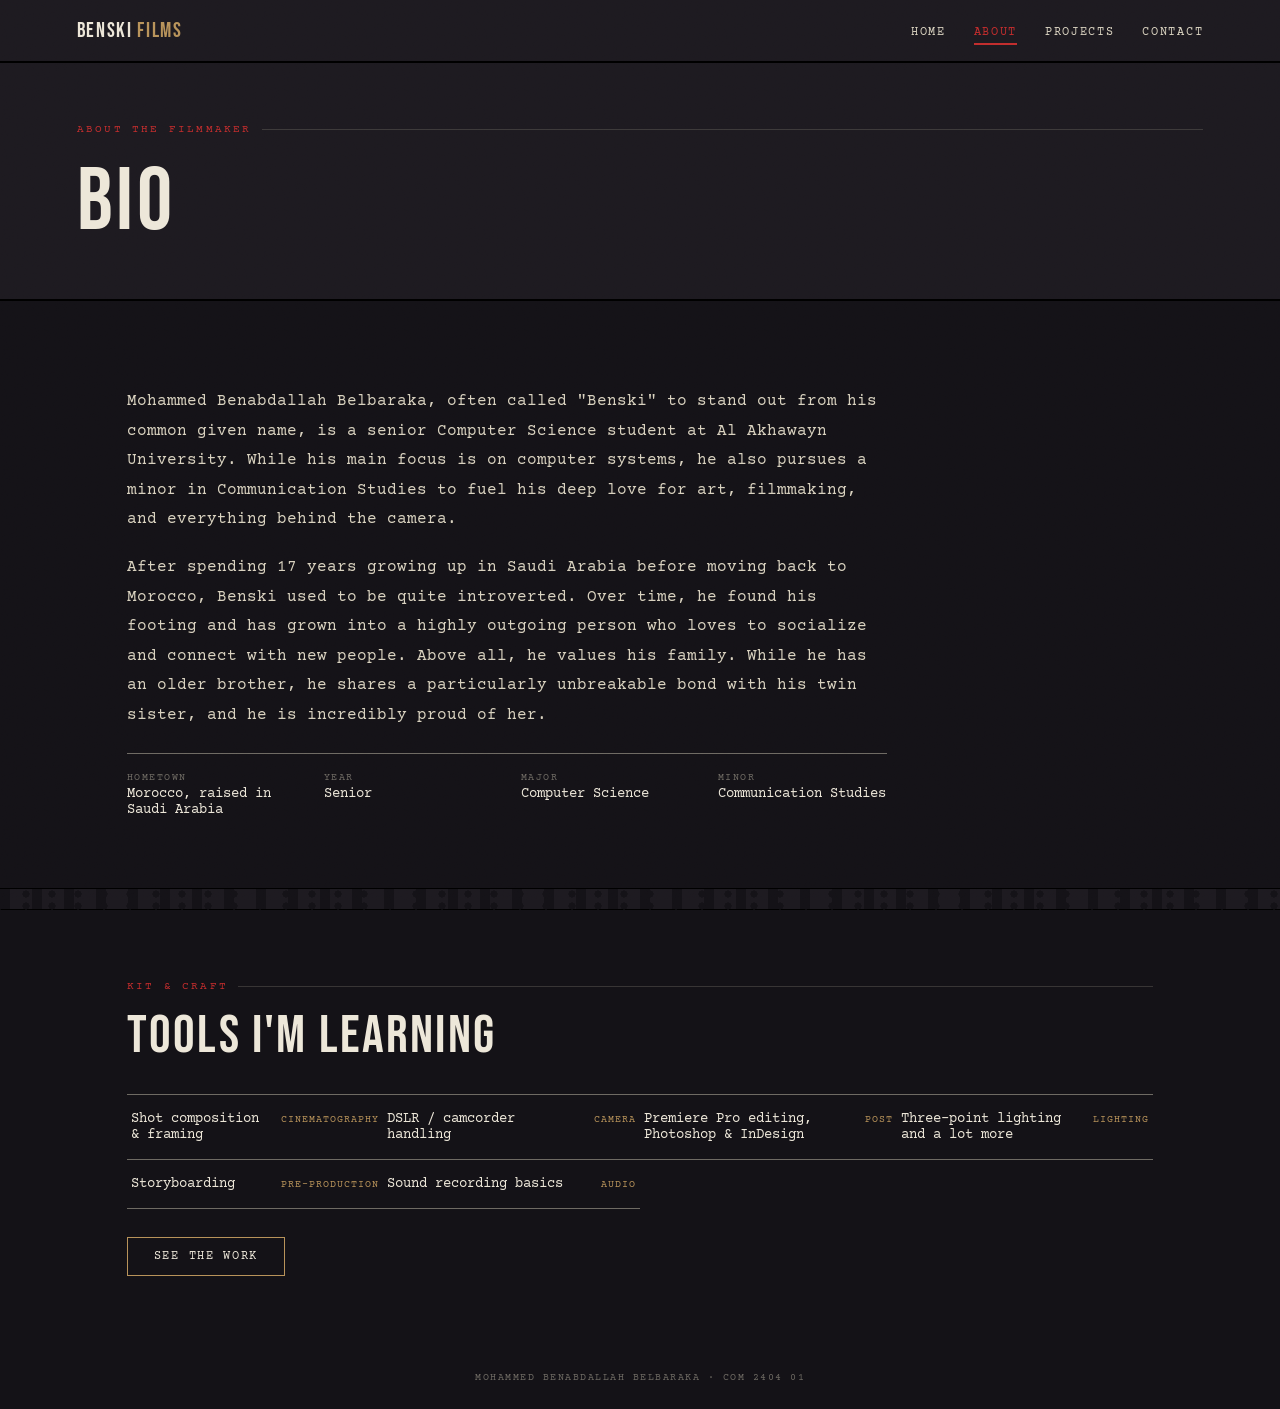
==== about.html @ 02aa00eb "Add files via upload" ====
<!DOCTYPE html>
<html lang="en">
<head>
<meta charset="UTF-8">
<meta name="viewport" content="width=device-width, initial-scale=1.0">
<title>About — Mohammed Belbaraka</title>
<link rel="preconnect" href="https://fonts.googleapis.com">
<link href="https://fonts.googleapis.com/css2?family=Bebas+Neue&family=Courier+Prime:wght@400;700&display=swap" rel="stylesheet">
<link rel="stylesheet" href="style.css">
</head>
<body>

  <nav class="nav">
    <a href="index.html" class="nav-logo">BENSKI <span>FILMS</span></a>
    <ul class="nav-links">
      <li><a href="index.html">Home</a></li>
      <li><a href="about.html" class="active">About</a></li>
      <li><a href="projects.html">Projects</a></li>
      <li><a href="contact.html">Contact</a></li>
    </ul>
  </nav>

  <div class="page-header">
    <div class="eyebrow">About the Filmmaker</div>
    <h1>Bio</h1>
  </div>

  <section>
    <p class="statement">Mohammed Benabdallah Belbaraka, often called "Benski" to stand out from his common given name, is a senior Computer Science student at Al Akhawayn University. While his main focus is on computer systems, he also pursues a minor in Communication Studies to fuel his deep love for art, filmmaking, and everything behind the camera.</p>
    <p class="statement" style="margin-top:18px;">After spending 17 years growing up in Saudi Arabia before moving back to Morocco, Benski used to be quite introverted. Over time, he found his footing and has grown into a highly outgoing person who loves to socialize and connect with new people. Above all, he values his family. While he has an older brother, he shares a particularly unbreakable bond with his twin sister, and he is incredibly proud of her.</p>

    <div class="slate-fields" style="border-top:1px solid var(--slate); margin-top:22px; padding-top:18px; max-width:760px;">
      <div class="field">
        <label>Hometown</label>
        <div class="val">Morocco, raised in Saudi Arabia</div>
      </div>
      <div class="field">
        <label>Year</label>
        <div class="val">Senior</div>
      </div>
      <div class="field">
        <label>Major</label>
        <div class="val">Computer Science</div>
      </div>
      <div class="field">
        <label>Minor</label>
        <div class="val">Communication Studies</div>
      </div>
    </div>
  </section>

  <div class="sprockets"></div>

  <section>
    <div class="eyebrow">Kit &amp; Craft</div>
    <h2 class="section-title">Tools I'm Learning</h2>
    <div class="gear-list">
      <div class="gear-item"><span class="g-name">Shot composition &amp; framing</span><span class="g-tag">Cinematography</span></div>
      <div class="gear-item"><span class="g-name">DSLR / camcorder handling</span><span class="g-tag">Camera</span></div>
      <div class="gear-item"><span class="g-name">Premiere Pro editing, Photoshop &amp; InDesign</span><span class="g-tag">Post</span></div>
      <div class="gear-item"><span class="g-name">Three-point lighting and a lot more</span><span class="g-tag">Lighting</span></div>
      <div class="gear-item"><span class="g-name">Storyboarding</span><span class="g-tag">Pre-production</span></div>
      <div class="gear-item"><span class="g-name">Sound recording basics</span><span class="g-tag">Audio</span></div>
    </div>
    <a href="projects.html" class="btn">See the Work</a>
  </section>

  <footer>Mohammed Benabdallah Belbaraka · COM 2404 01</footer>

</body>
</html>
---- style.css ----
:root{
  --ink:#141217;
  --ink-soft:#1d1a20;
  --paper:#EDE7D9;
  --paper-dim:#d9d2bf;
  --safelight:#C22D2D;
  --brass:#B8935A;
  --slate:#6E6A63;
}

*{box-sizing:border-box;}
html,body{margin:0;padding:0;}
body{
  background:var(--ink);
  color:var(--paper);
  font-family:'Courier Prime', monospace;
  position:relative;
  overflow-x:hidden;
}

/* film grain */
body::before{
  content:"";
  position:fixed; inset:0;
  pointer-events:none;
  z-index:9999;
  opacity:0.05;
  background-image:url("data:image/svg+xml,%3Csvg xmlns='http://www.w3.org/2000/svg' width='120' height='120'%3E%3Cfilter id='n'%3E%3CfeTurbulence type='fractalNoise' baseFrequency='0.9' numOctaves='2' stitchTiles='stitch'/%3E%3C/filter%3E%3Crect width='100%25' height='100%25' filter='url(%23n)'/%3E%3C/svg%3E");
  mix-blend-mode:overlay;
}

h1,h2,h3{
  font-family:'Bebas Neue', sans-serif;
  letter-spacing:0.04em;
  margin:0;
  font-weight:400;
}

/* ---------- NAV ---------- */
.nav{
  background:var(--ink-soft);
  border-bottom:2px solid #000;
  padding:18px 6vw;
  display:flex;
  justify-content:space-between;
  align-items:center;
  flex-wrap:wrap;
  gap:14px;
  position:sticky;
  top:0;
  z-index:50;
}
.nav-logo{
  font-family:'Bebas Neue', sans-serif;
  letter-spacing:0.08em;
  font-size:1.3rem;
  color:var(--paper);
  text-decoration:none;
}
.nav-logo span{ color:var(--brass); }
.nav-links{
  display:flex;
  gap:28px;
  list-style:none;
  margin:0;
  padding:0;
  flex-wrap:wrap;
}
.nav-links a{
  font-family:'Courier Prime', monospace;
  font-size:12px;
  letter-spacing:0.14em;
  text-transform:uppercase;
  color:var(--paper-dim);
  text-decoration:none;
  padding-bottom:4px;
  border-bottom:2px solid transparent;
  transition:color .2s, border-color .2s;
}
.nav-links a:hover{ color:var(--paper); }
.nav-links a.active{
  color:var(--safelight);
  border-bottom-color:var(--safelight);
}

/* sprocket strip divider */
.sprockets{
  height:22px;
  background:
    repeating-linear-gradient(90deg,
      var(--ink) 0 10px,
      var(--ink-soft) 10px 32px);
  position:relative;
  border-top:1px solid #000;
  border-bottom:1px solid #000;
}
.sprockets::before,.sprockets::after{
  content:"";
  position:absolute; top:50%; left:0; right:0;
  height:10px; transform:translateY(-50%);
  background-image:radial-gradient(circle, var(--ink) 3.5px, transparent 3.6px);
  background-size:26px 10px;
  background-position:13px center;
}
.sprockets::before{ top:5px; }
.sprockets::after{ top:17px; }

/* ---------- HERO / CLAPPERBOARD ---------- */
.hero{
  position:relative;
  min-height:88vh;
  display:flex;
  flex-direction:column;
  justify-content:flex-end;
  background:var(--ink);
}
.hero-bg{
  position:absolute; inset:0;
  background:var(--ink);
  overflow:hidden;
}
.hero-bg-photo{
  position:absolute; inset:0;
  background-image:radial-gradient(ellipse at 50% 30%, #2a2630, #141217);
  background-size:cover;
  background-position:center 50%;
  background-repeat:no-repeat;
}
.hero-bg-overlay{
  position:absolute; inset:0;
  background:linear-gradient(180deg, rgba(20,18,23,0.35), rgba(20,18,23,0.92));
  pointer-events:none;
}
.hero-bg-hint{
  position:absolute; top:20px; right:20px;
  z-index:2;
  background:rgba(20,18,23,0.7);
  border:1px solid var(--brass);
  color:var(--paper);
  font-family:'Courier Prime', monospace;
  font-size:11px;
  letter-spacing:0.08em;
  padding:8px 12px;
  border-radius:2px;
  display:flex; align-items:center; gap:6px;
  cursor:pointer;
  text-transform:uppercase;
}
.hero-bg-hint:hover{border-color:var(--safelight);}

.clap-top{
  background:repeating-linear-gradient(135deg,
    var(--paper) 0 28px, var(--ink) 28px 56px);
  height:44px;
  position:relative; z-index:2;
  border-top:2px solid #000; border-bottom:2px solid #000;
}

.slate{
  position:relative; z-index:2;
  background:var(--ink-soft);
  border-bottom:2px solid #000;
  padding:28px 6vw 40px;
}

.slate-title{
  font-size:clamp(2.6rem, 9vw, 6.5rem);
  line-height:0.92;
  color:var(--paper);
}
.slate-sub{
  margin-top:10px;
  color:var(--brass);
  font-family:'Courier Prime', monospace;
  font-size:clamp(0.9rem, 2vw, 1.05rem);
  letter-spacing:0.12em;
  text-transform:uppercase;
}

.slate-fields{
  margin-top:26px;
  display:grid;
  grid-template-columns:repeat(auto-fit, minmax(150px,1fr));
  gap:14px 28px;
  max-width:760px;
  border-top:1px solid var(--slate);
  padding-top:18px;
}
.field label{
  display:block;
  font-size:10px;
  letter-spacing:0.15em;
  color:var(--slate);
  text-transform:uppercase;
  margin-bottom:3px;
}
.field .val{
  font-size:14px;
  color:var(--paper);
}

/* profile lens, floats over hero */
.lens-wrap{
  position:absolute;
  right:6vw; bottom:190px;
  z-index:3;
  display:flex; flex-direction:column; align-items:center; gap:8px;
}
.lens{
  width:150px; height:150px;
  border-radius:50%;
  border:5px solid var(--brass);
  box-shadow:0 0 0 3px var(--ink), 0 0 0 5px var(--paper-dim), 0 12px 30px rgba(0,0,0,.6);
  background:var(--ink-soft) center/cover no-repeat;
  display:flex; align-items:center; justify-content:center;
  position:relative;
  overflow:hidden;
}
.lens-label{
  font-size:10px; letter-spacing:.15em; text-transform:uppercase; color:var(--slate);
}

@media (max-width:720px){
  .lens-wrap{ position:relative; right:auto; bottom:auto; margin:24px 6vw 0; flex-direction:row; }
}

input[type=file]{display:none;}

/* ---------- SECTIONS ---------- */
section{
  padding:70px 6vw;
  max-width:1180px;
  margin:0 auto;
}
.eyebrow{
  font-size:11px;
  letter-spacing:.2em;
  text-transform:uppercase;
  color:var(--safelight);
  margin-bottom:10px;
  display:flex; align-items:center; gap:10px;
}
.eyebrow::after{
  content:"";
  flex:1; height:1px; background:var(--slate); opacity:.4;
}
.section-title{
  font-size:clamp(2rem,5vw,3.4rem);
  margin-bottom:24px;
}

.statement{
  font-size:16px;
  line-height:1.85;
  max-width:760px;
  color:var(--paper-dim);
  white-space:pre-wrap;
}

/* ---------- CONTACT SHEET / PROJECTS ---------- */
.sheet{
  display:grid;
  grid-template-columns:repeat(auto-fill, minmax(260px, 1fr));
  gap:26px;
  margin-top:30px;
}
.frame{
  background:var(--ink-soft);
  border:1px solid #000;
  position:relative;
  padding-bottom:4px;
  transition:transform .25s ease;
}
.frame:hover{ transform:translateY(-4px); }
.frame-sprockets-top, .frame-sprockets-bottom{
  height:14px;
  background-image:radial-gradient(circle, var(--ink) 2.6px, transparent 2.7px);
  background-size:18px 14px;
  background-position:9px center;
  background-color:var(--ink-soft);
}
.frame-img{
  aspect-ratio:4/3;
  background:#0f0d11 center/cover no-repeat;
  display:flex; align-items:center; justify-content:center;
  color:var(--slate);
  text-align:center;
  font-size:11px;
  letter-spacing:.1em;
  text-transform:uppercase;
  padding:16px;
  border-top:1px solid #000; border-bottom:1px solid #000;
}
.frame-body{ padding:16px 16px 6px; }
.frame-num{
  font-family:'Bebas Neue', sans-serif;
  color:var(--brass);
  font-size:13px;
  letter-spacing:.1em;
}
.frame-title{
  font-family:'Bebas Neue', sans-serif;
  font-size:1.5rem;
  margin-top:2px;
  color:var(--paper);
}
.frame-role{
  font-size:11px;
  color:var(--safelight);
  text-transform:uppercase;
  letter-spacing:.1em;
  margin-top:4px;
}
.frame-desc{
  font-size:12.5px;
  color:var(--paper-dim);
  line-height:1.6;
  margin-top:10px;
}

/* ---------- GEAR / SKILLS ---------- */
.gear-list{
  margin-top:26px;
  display:grid;
  grid-template-columns:repeat(auto-fit, minmax(220px,1fr));
  gap:0;
  border-top:1px solid var(--slate);
}
.gear-item{
  padding:16px 4px;
  border-bottom:1px solid var(--slate);
  display:flex; justify-content:space-between; align-items:baseline;
  gap:12px;
}
.gear-item .g-name{ font-size:14px; color:var(--paper); }
.gear-item .g-tag{
  font-size:10px; color:var(--brass); letter-spacing:.1em; text-transform:uppercase; white-space:nowrap;
}

/* ---------- CONTACT / END SLATE ---------- */
.end-slate{
  background:var(--ink-soft);
  border-top:2px solid #000;
  padding:90px 6vw 60px;
  text-align:center;
}
.end-slate h2{
  font-size:clamp(2.4rem,8vw,5rem);
  color:var(--paper);
}
.end-slate .sub{
  color:var(--slate);
  font-size:12px;
  letter-spacing:.15em;
  text-transform:uppercase;
  margin-top:10px;
}
.contact-row{
  margin-top:34px;
  display:flex; flex-wrap:wrap; gap:28px; justify-content:center;
}
.contact-row .c-item{ text-align:left; }
.contact-row label{
  display:block; font-size:10px; color:var(--slate); letter-spacing:.15em; text-transform:uppercase; margin-bottom:3px;
}
.contact-row .val{ font-size:14px; color:var(--paper); }
.contact-row .val a{ color:var(--paper); text-decoration:none; border-bottom:1px solid var(--brass); }
.contact-row .val a:hover{ color:var(--brass); }

/* ---------- SIMPLE PAGE HEADER (About / Projects / Contact) ---------- */
.page-header{
  background:var(--ink-soft);
  border-bottom:2px solid #000;
  padding:60px 6vw 44px;
}
.page-header .eyebrow{ margin-bottom:14px; }
.page-header h1{
  font-size:clamp(2.6rem, 8vw, 5.5rem);
  color:var(--paper);
}

/* CTA button */
.btn{
  display:inline-block;
  margin-top:28px;
  padding:12px 26px;
  border:1px solid var(--brass);
  color:var(--paper);
  text-decoration:none;
  font-family:'Courier Prime', monospace;
  font-size:12px;
  letter-spacing:.14em;
  text-transform:uppercase;
  transition:border-color .2s, color .2s, background .2s;
}
.btn:hover{ border-color:var(--safelight); color:var(--safelight); }

footer{
  text-align:center;
  padding:26px;
  font-size:10px;
  letter-spacing:.15em;
  color:var(--slate);
  text-transform:uppercase;
}

svg{display:block;}
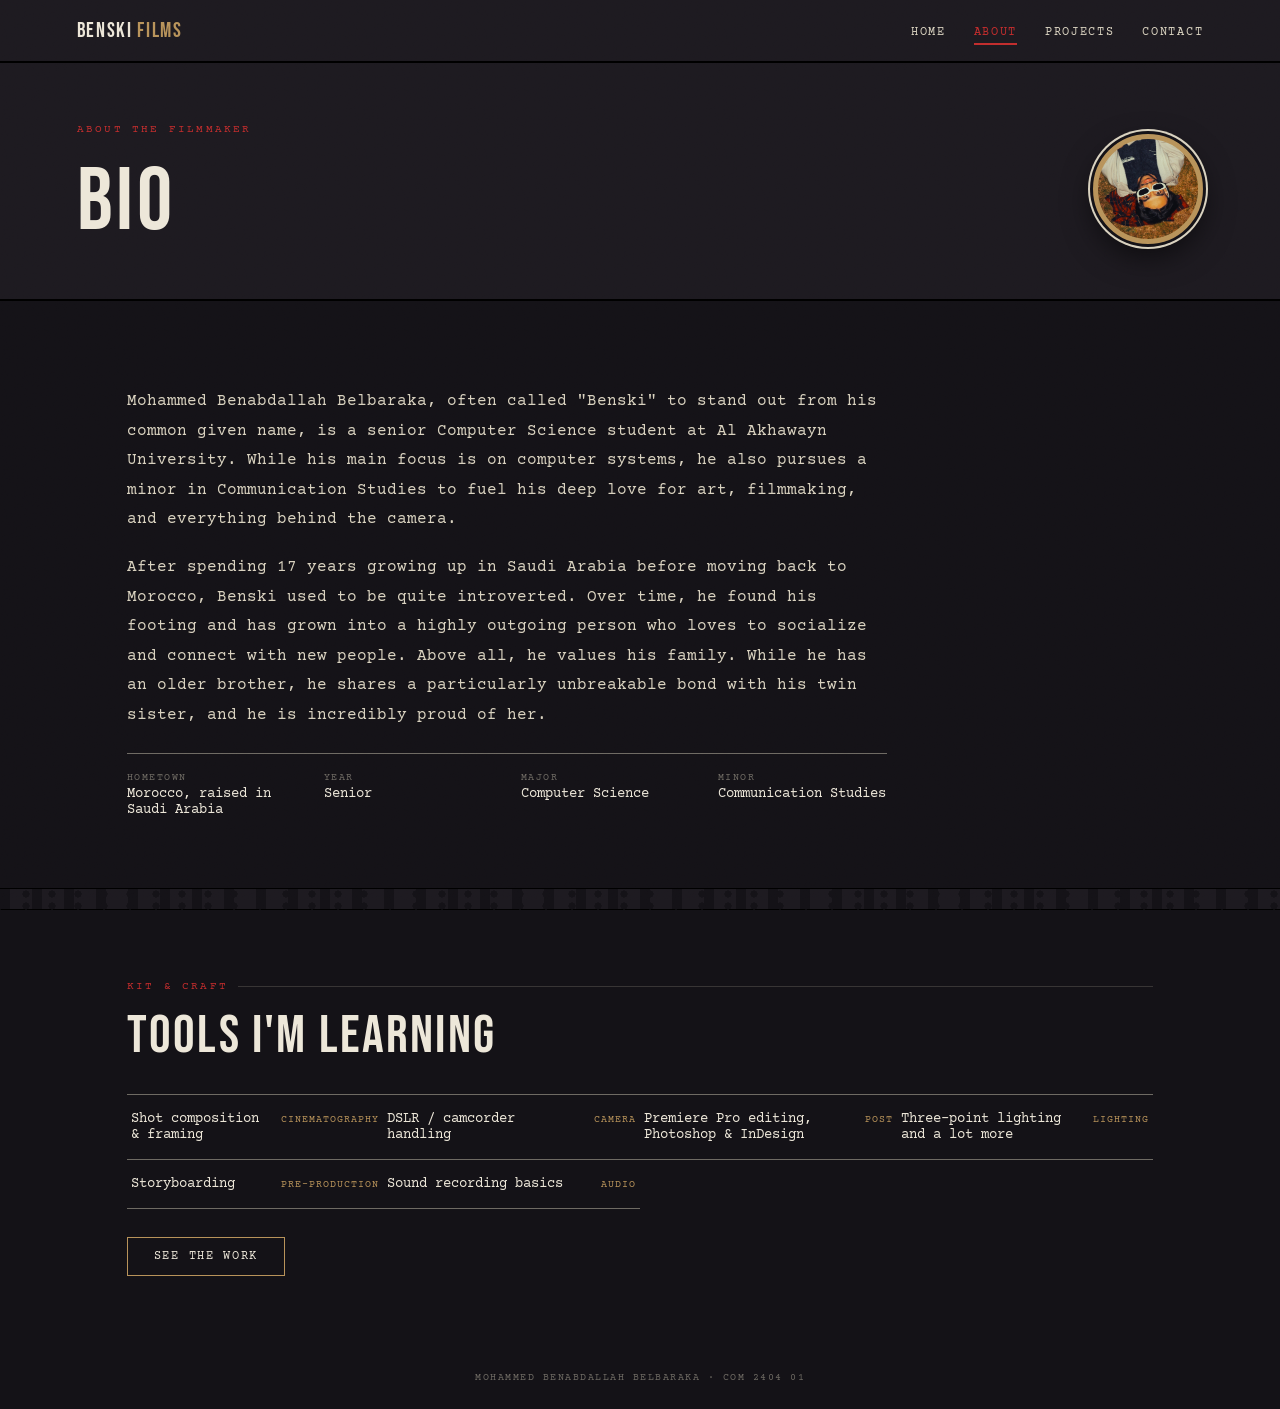
==== commit fcf2bb6d: "Refactor about.html layout and script handling" ====
--- a/about.html
+++ b/about.html
@@ -20,9 +20,12 @@
     </ul>
   </nav>
 
-  <div class="page-header">
-    <div class="eyebrow">About the Filmmaker</div>
-    <h1>Bio</h1>
+  <div class="page-header" style="display:flex; align-items:center; justify-content:space-between; flex-wrap:wrap; gap:24px;">
+    <div>
+      <div class="eyebrow">About the Filmmaker</div>
+      <h1>Bio</h1>
+    </div>
+    <div class="lens" id="lensImg" style="width:110px; height:110px; flex-shrink:0;"></div>
   </div>
 
   <section>
@@ -67,5 +70,13 @@
 
   <footer>Mohammed Benabdallah Belbaraka · COM 2404 01</footer>
 
+  <script>
+  (function(){
+    const lensImg = document.getElementById('lensImg');
+    lensImg.style.backgroundImage = `url(profile.jpg)`;
+    lensImg.style.cursor = 'default';
+  })();
+  </script>
+
 </body>
 </html>
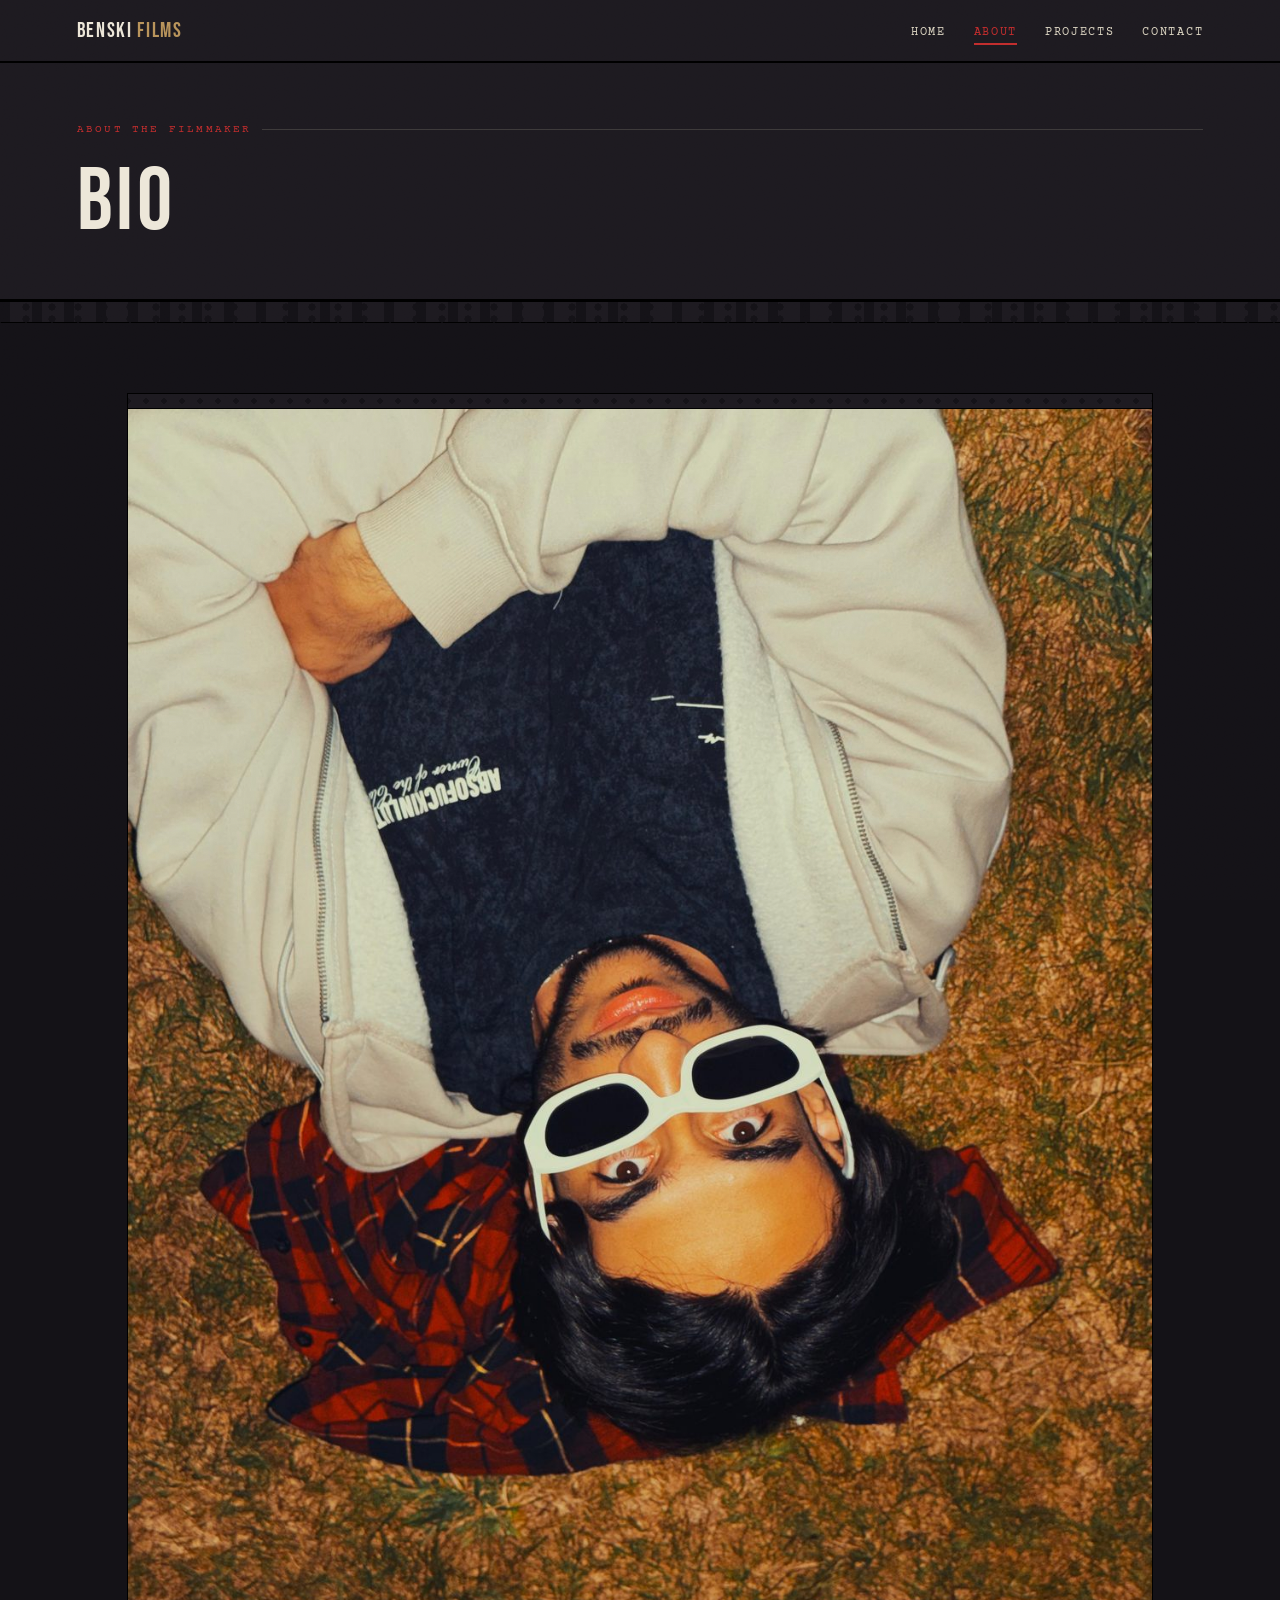
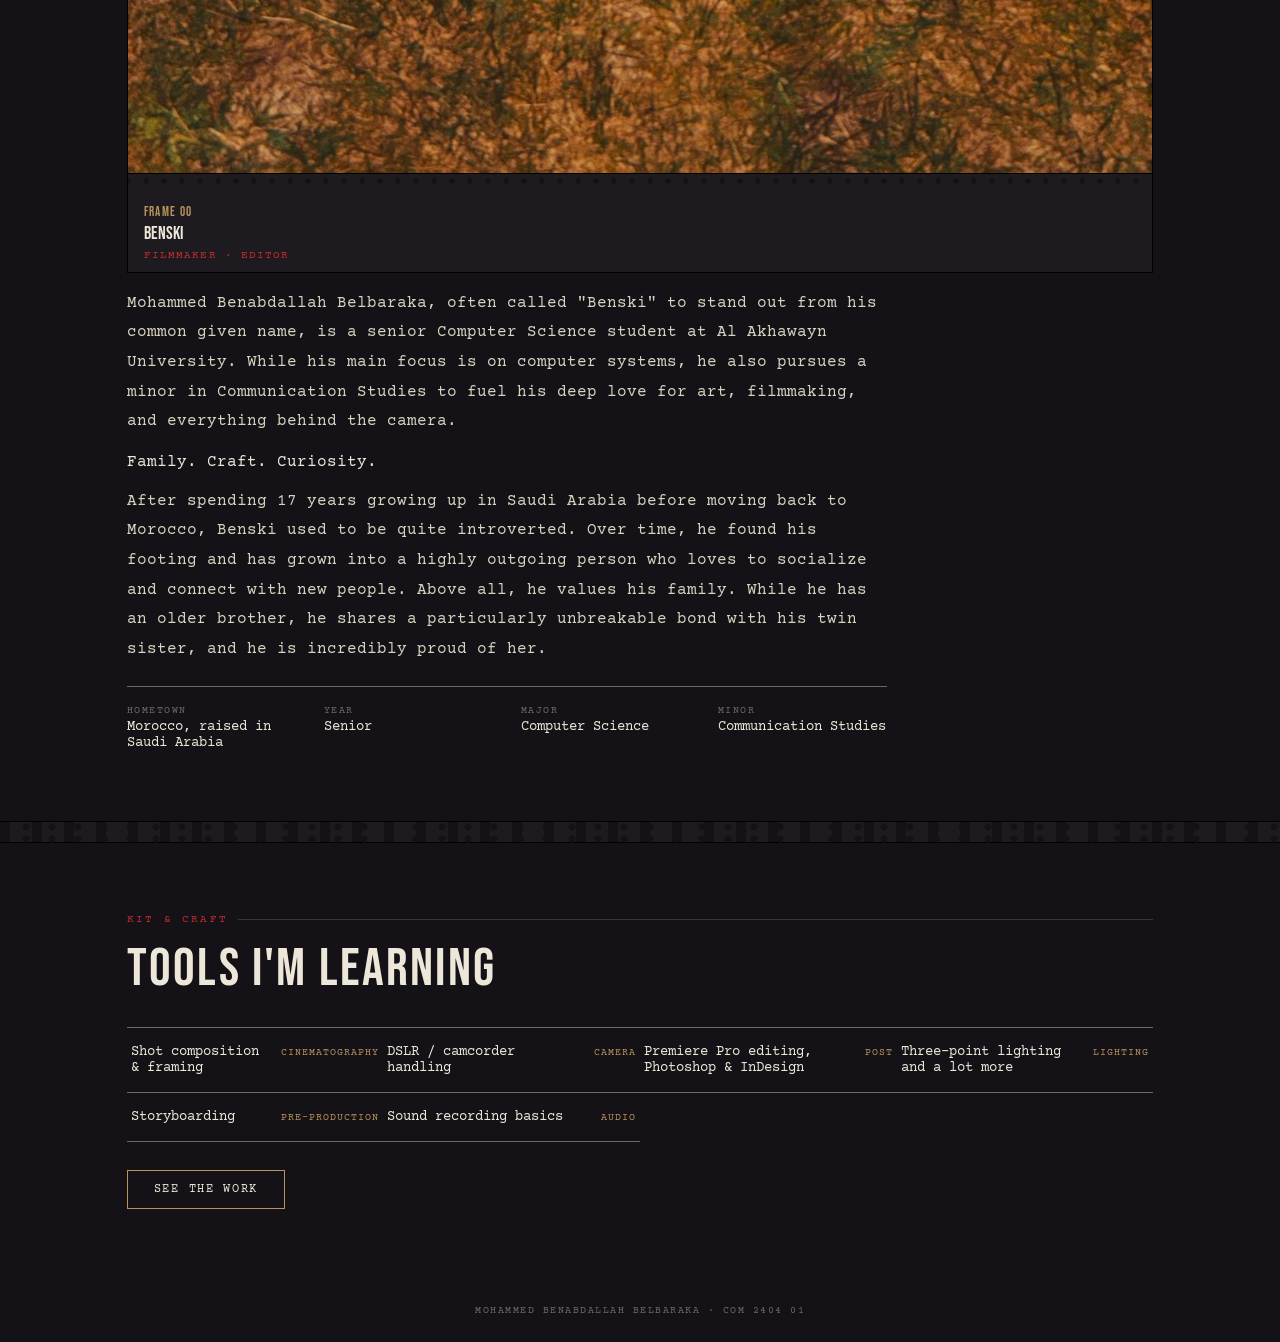
==== commit aa8b8ccc: "Update about.html structure and content Refactored the about page layout and content for improved st" ====
--- a/about.html
+++ b/about.html
@@ -20,35 +20,54 @@
     </ul>
   </nav>
 
-  <div class="page-header" style="display:flex; align-items:center; justify-content:space-between; flex-wrap:wrap; gap:24px;">
-    <div>
-      <div class="eyebrow">About the Filmmaker</div>
-      <h1>Bio</h1>
-    </div>
-    <div class="lens" id="lensImg" style="width:110px; height:110px; flex-shrink:0;"></div>
+  <div class="page-header">
+    <div class="eyebrow">About the Filmmaker</div>
+    <h1>Bio</h1>
   </div>
 
+  <div class="sprockets"></div>
+
   <section>
-    <p class="statement">Mohammed Benabdallah Belbaraka, often called "Benski" to stand out from his common given name, is a senior Computer Science student at Al Akhawayn University. While his main focus is on computer systems, he also pursues a minor in Communication Studies to fuel his deep love for art, filmmaking, and everything behind the camera.</p>
-    <p class="statement" style="margin-top:18px;">After spending 17 years growing up in Saudi Arabia before moving back to Morocco, Benski used to be quite introverted. Over time, he found his footing and has grown into a highly outgoing person who loves to socialize and connect with new people. Above all, he values his family. While he has an older brother, he shares a particularly unbreakable bond with his twin sister, and he is incredibly proud of her.</p>
+    <div class="about-grid">
 
-    <div class="slate-fields" style="border-top:1px solid var(--slate); margin-top:22px; padding-top:18px; max-width:760px;">
-      <div class="field">
-        <label>Hometown</label>
-        <div class="val">Morocco, raised in Saudi Arabia</div>
+      <div class="frame">
+        <div class="frame-sprockets-top"></div>
+        <div class="frame-img" id="lensImg" style="aspect-ratio:3/4;"></div>
+        <div class="frame-sprockets-bottom"></div>
+        <div class="frame-body">
+          <div class="frame-num">FRAME 00</div>
+          <div class="frame-title" style="font-size:1.15rem;">Benski</div>
+          <div class="frame-role">Filmmaker · Editor</div>
+        </div>
       </div>
-      <div class="field">
-        <label>Year</label>
-        <div class="val">Senior</div>
+
+      <div>
+        <p class="statement">Mohammed Benabdallah Belbaraka, often called "Benski" to stand out from his common given name, is a senior Computer Science student at Al Akhawayn University. While his main focus is on computer systems, he also pursues a minor in Communication Studies to fuel his deep love for art, filmmaking, and everything behind the camera.</p>
+
+        <div class="pull-quote">Family. Craft. Curiosity.</div>
+
+        <p class="statement">After spending 17 years growing up in Saudi Arabia before moving back to Morocco, Benski used to be quite introverted. Over time, he found his footing and has grown into a highly outgoing person who loves to socialize and connect with new people. Above all, he values his family. While he has an older brother, he shares a particularly unbreakable bond with his twin sister, and he is incredibly proud of her.</p>
+
+        <div class="slate-fields" style="border-top:1px solid var(--slate); margin-top:22px; padding-top:18px;">
+          <div class="field">
+            <label>Hometown</label>
+            <div class="val">Morocco, raised in Saudi Arabia</div>
+          </div>
+          <div class="field">
+            <label>Year</label>
+            <div class="val">Senior</div>
+          </div>
+          <div class="field">
+            <label>Major</label>
+            <div class="val">Computer Science</div>
+          </div>
+          <div class="field">
+            <label>Minor</label>
+            <div class="val">Communication Studies</div>
+          </div>
+        </div>
       </div>
-      <div class="field">
-        <label>Major</label>
-        <div class="val">Computer Science</div>
-      </div>
-      <div class="field">
-        <label>Minor</label>
-        <div class="val">Communication Studies</div>
-      </div>
+
     </div>
   </section>
 
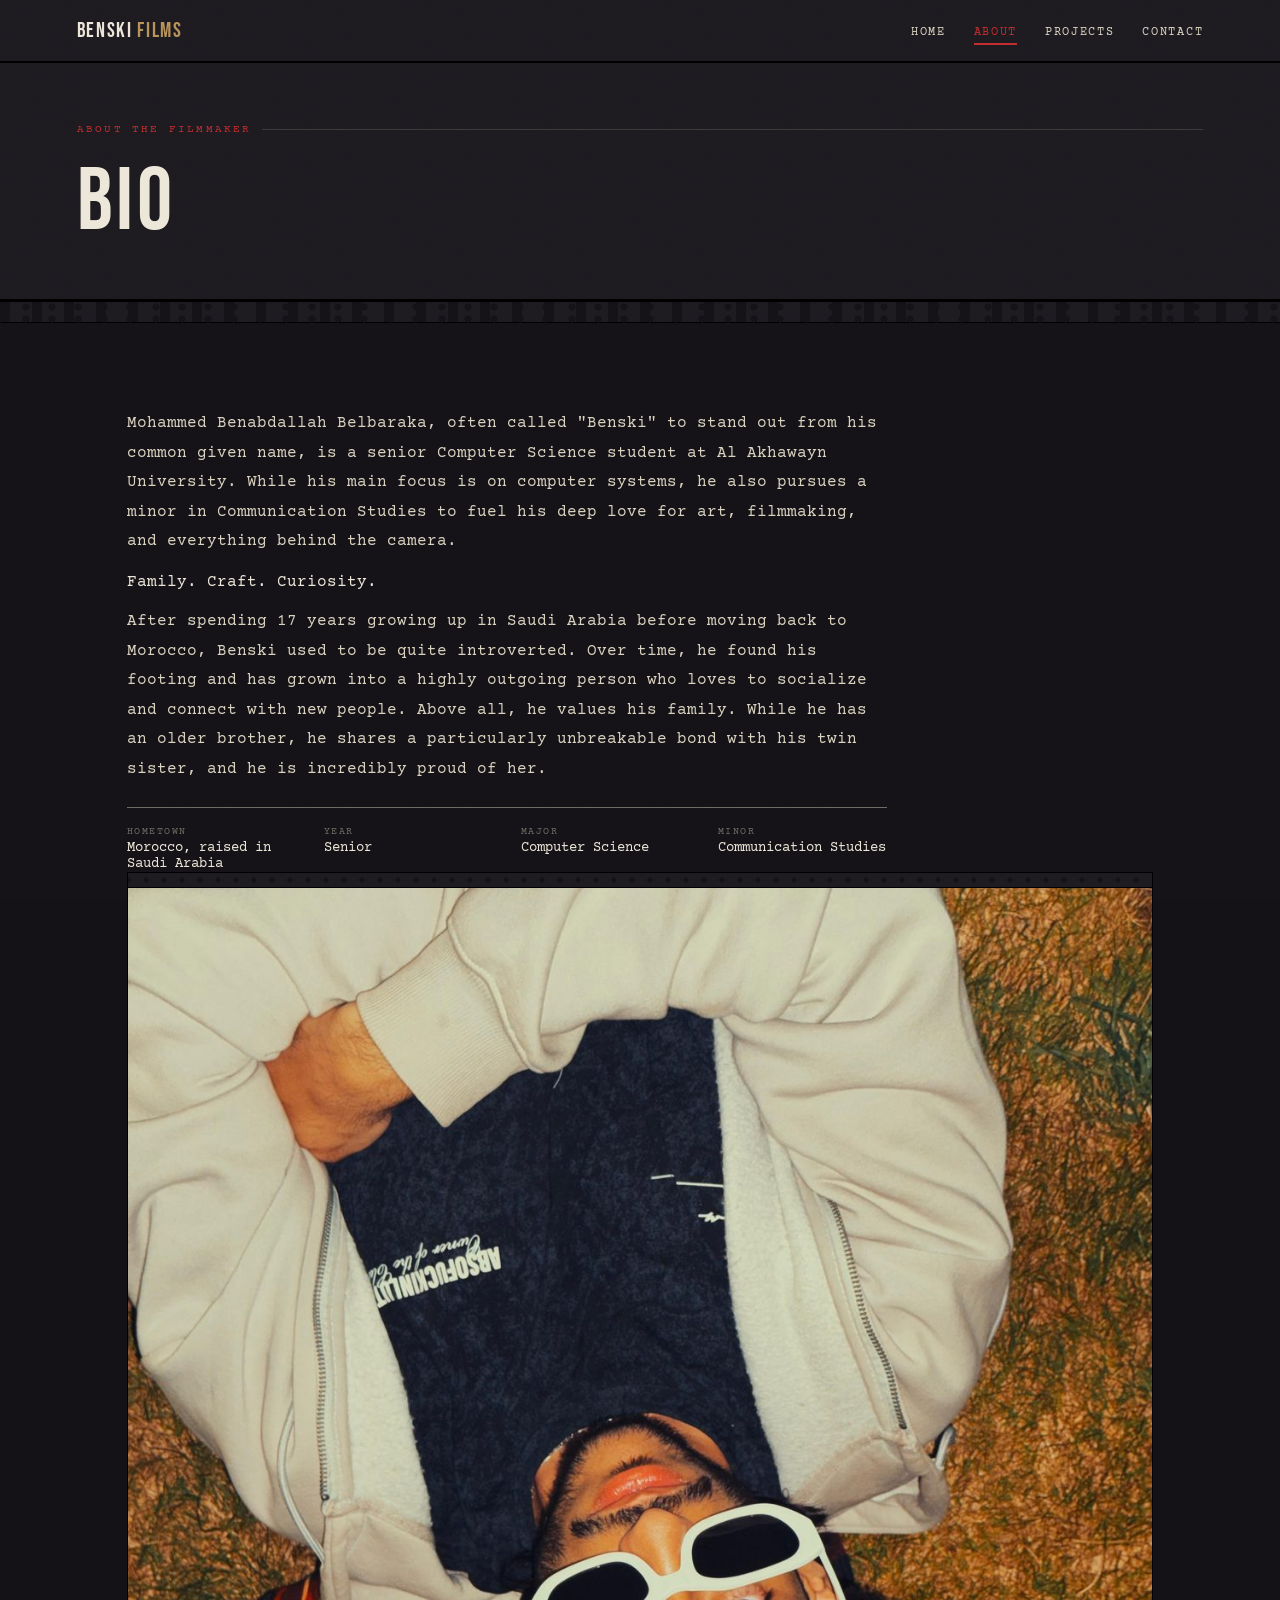
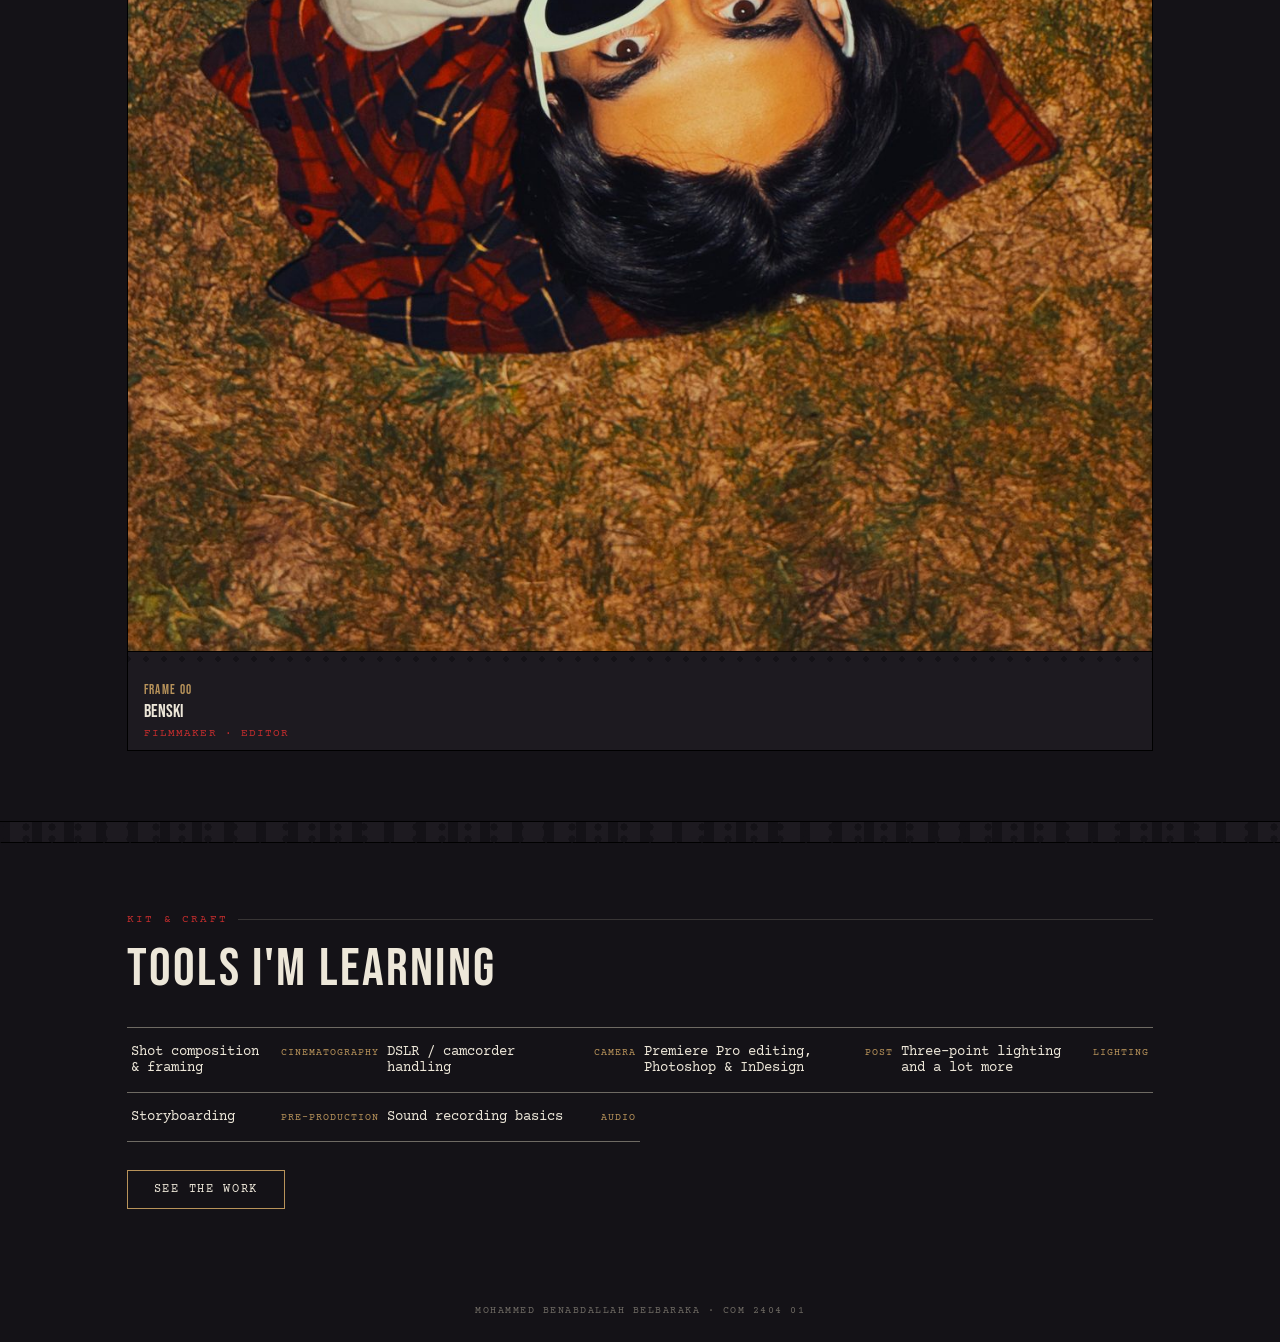
==== commit e42a3935: "Update about.html" ====
--- a/about.html
+++ b/about.html
@@ -30,17 +30,6 @@
   <section>
     <div class="about-grid">
 
-      <div class="frame">
-        <div class="frame-sprockets-top"></div>
-        <div class="frame-img" id="lensImg" style="aspect-ratio:3/4;"></div>
-        <div class="frame-sprockets-bottom"></div>
-        <div class="frame-body">
-          <div class="frame-num">FRAME 00</div>
-          <div class="frame-title" style="font-size:1.15rem;">Benski</div>
-          <div class="frame-role">Filmmaker · Editor</div>
-        </div>
-      </div>
-
       <div>
         <p class="statement">Mohammed Benabdallah Belbaraka, often called "Benski" to stand out from his common given name, is a senior Computer Science student at Al Akhawayn University. While his main focus is on computer systems, he also pursues a minor in Communication Studies to fuel his deep love for art, filmmaking, and everything behind the camera.</p>
 
@@ -65,6 +54,17 @@
             <label>Minor</label>
             <div class="val">Communication Studies</div>
           </div>
+        </div>
+      </div>
+
+      <div class="frame">
+        <div class="frame-sprockets-top"></div>
+        <div class="frame-img" id="lensImg" style="aspect-ratio:3/4;"></div>
+        <div class="frame-sprockets-bottom"></div>
+        <div class="frame-body">
+          <div class="frame-num">FRAME 00</div>
+          <div class="frame-title" style="font-size:1.15rem;">Benski</div>
+          <div class="frame-role">Filmmaker · Editor</div>
         </div>
       </div>
 
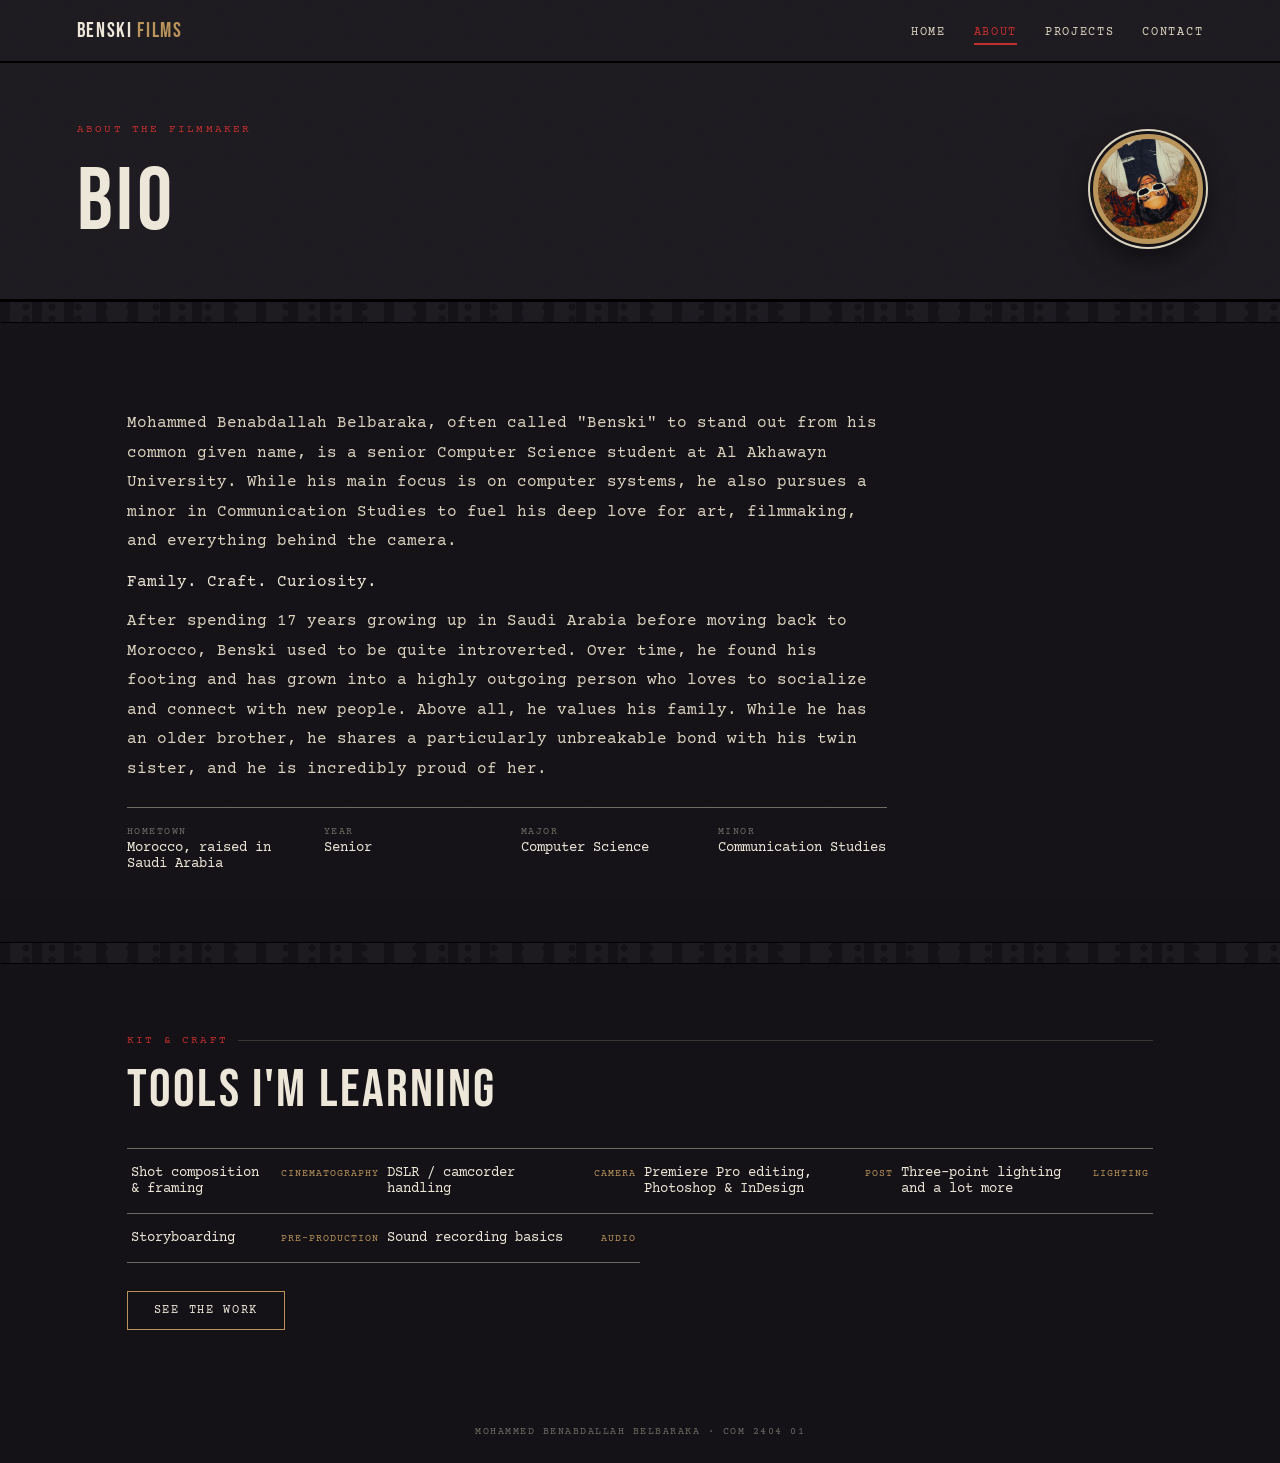
==== commit cfd044d6: "Refactor about page layout and content" ====
--- a/about.html
+++ b/about.html
@@ -20,54 +20,40 @@
     </ul>
   </nav>
 
-  <div class="page-header">
-    <div class="eyebrow">About the Filmmaker</div>
-    <h1>Bio</h1>
+  <div class="page-header" style="display:flex; align-items:center; justify-content:space-between; flex-wrap:wrap; gap:24px;">
+    <div>
+      <div class="eyebrow">About the Filmmaker</div>
+      <h1>Bio</h1>
+    </div>
+    <div class="lens" id="lensImg" style="width:110px; height:110px; flex-shrink:0;"></div>
   </div>
 
   <div class="sprockets"></div>
 
   <section>
-    <div class="about-grid">
+    <p class="statement">Mohammed Benabdallah Belbaraka, often called "Benski" to stand out from his common given name, is a senior Computer Science student at Al Akhawayn University. While his main focus is on computer systems, he also pursues a minor in Communication Studies to fuel his deep love for art, filmmaking, and everything behind the camera.</p>
 
-      <div>
-        <p class="statement">Mohammed Benabdallah Belbaraka, often called "Benski" to stand out from his common given name, is a senior Computer Science student at Al Akhawayn University. While his main focus is on computer systems, he also pursues a minor in Communication Studies to fuel his deep love for art, filmmaking, and everything behind the camera.</p>
+    <div class="pull-quote">Family. Craft. Curiosity.</div>
 
-        <div class="pull-quote">Family. Craft. Curiosity.</div>
+    <p class="statement">After spending 17 years growing up in Saudi Arabia before moving back to Morocco, Benski used to be quite introverted. Over time, he found his footing and has grown into a highly outgoing person who loves to socialize and connect with new people. Above all, he values his family. While he has an older brother, he shares a particularly unbreakable bond with his twin sister, and he is incredibly proud of her.</p>
 
-        <p class="statement">After spending 17 years growing up in Saudi Arabia before moving back to Morocco, Benski used to be quite introverted. Over time, he found his footing and has grown into a highly outgoing person who loves to socialize and connect with new people. Above all, he values his family. While he has an older brother, he shares a particularly unbreakable bond with his twin sister, and he is incredibly proud of her.</p>
-
-        <div class="slate-fields" style="border-top:1px solid var(--slate); margin-top:22px; padding-top:18px;">
-          <div class="field">
-            <label>Hometown</label>
-            <div class="val">Morocco, raised in Saudi Arabia</div>
-          </div>
-          <div class="field">
-            <label>Year</label>
-            <div class="val">Senior</div>
-          </div>
-          <div class="field">
-            <label>Major</label>
-            <div class="val">Computer Science</div>
-          </div>
-          <div class="field">
-            <label>Minor</label>
-            <div class="val">Communication Studies</div>
-          </div>
-        </div>
+    <div class="slate-fields" style="border-top:1px solid var(--slate); margin-top:22px; padding-top:18px; max-width:760px;">
+      <div class="field">
+        <label>Hometown</label>
+        <div class="val">Morocco, raised in Saudi Arabia</div>
       </div>
-
-      <div class="frame">
-        <div class="frame-sprockets-top"></div>
-        <div class="frame-img" id="lensImg" style="aspect-ratio:3/4;"></div>
-        <div class="frame-sprockets-bottom"></div>
-        <div class="frame-body">
-          <div class="frame-num">FRAME 00</div>
-          <div class="frame-title" style="font-size:1.15rem;">Benski</div>
-          <div class="frame-role">Filmmaker · Editor</div>
-        </div>
+      <div class="field">
+        <label>Year</label>
+        <div class="val">Senior</div>
       </div>
-
+      <div class="field">
+        <label>Major</label>
+        <div class="val">Computer Science</div>
+      </div>
+      <div class="field">
+        <label>Minor</label>
+        <div class="val">Communication Studies</div>
+      </div>
     </div>
   </section>
 
